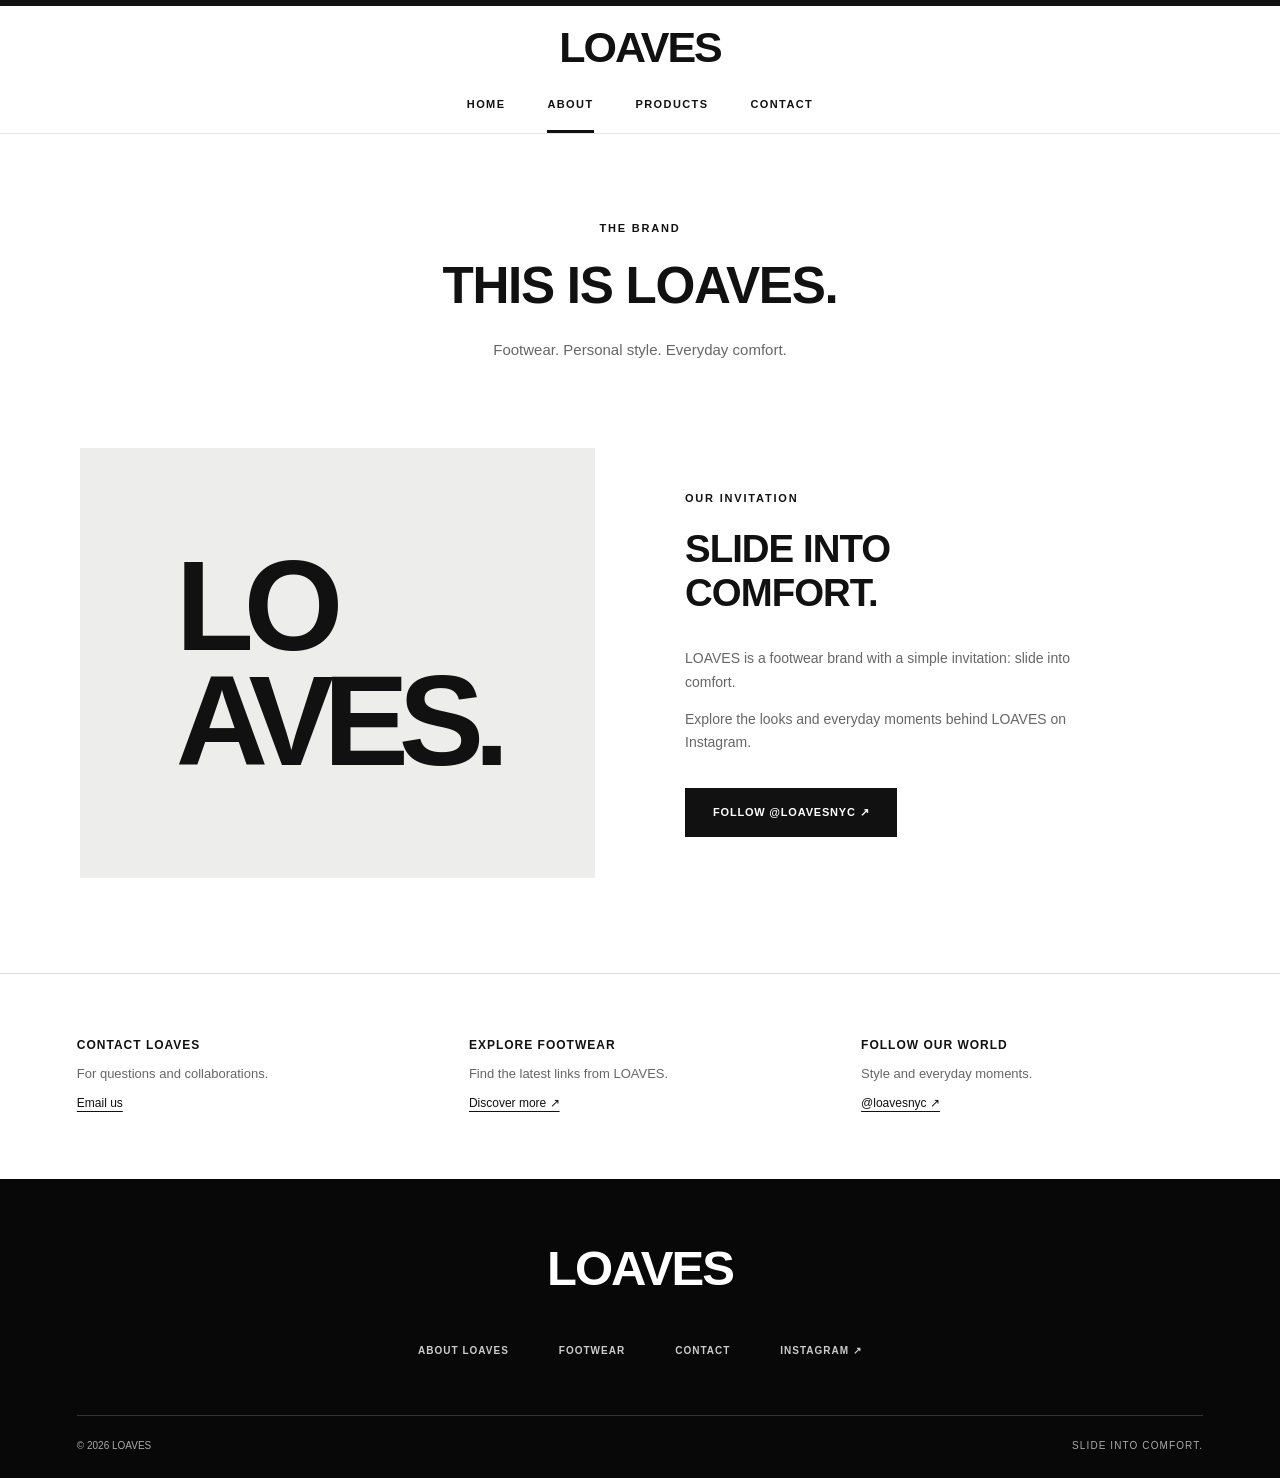
==== about.html @ b23aa398 "Add LOAVES monochrome website with four responsive pages" ====
<!doctype html><html lang="en"><head><meta charset="utf-8"><meta name="viewport" content="width=device-width, initial-scale=1"><meta name="description" content="LOAVES footwear. Slide into comfort. Discover our world and connect with @loavesnyc."><meta name="theme-color" content="#ffffff"><title>About | LOAVES</title><link rel="stylesheet" href="assets/style.css"></head><body><a class="skip" href="#main">Skip to content</a><header><div class="masthead"><a class="logo" href="index.html" aria-label="LOAVES home">LOAVES</a></div><nav aria-label="Main navigation"><a href="index.html" >Home</a><a href="about.html" aria-current="page">About</a><a href="products.html" >Products</a><a href="contact.html" >Contact</a></nav></header><main id="main"><section class="pagehead"><p class="eyebrow">THE BRAND</p><h1>THIS IS LOAVES.</h1><p>Footwear. Personal style. Everyday comfort.</p></section><section class="story"><div class="story-mark" aria-hidden="true">LO<br>AVES.</div><div><p class="eyebrow">OUR INVITATION</p><h2>SLIDE INTO<br>COMFORT.</h2><p>LOAVES is a footwear brand with a simple invitation: slide into comfort.</p><p>Explore the looks and everyday moments behind LOAVES on Instagram.</p><a class="button" href="https://www.instagram.com/loavesnyc/">FOLLOW @LOAVESNYC ↗</a></div></section></main><section class="services" aria-label="Explore LOAVES"><div><h2>CONTACT LOAVES</h2><p>For questions and collaborations.</p><a href="mailto:loavesnyc@gmail.com">Email us</a></div><div><h2>EXPLORE FOOTWEAR</h2><p>Find the latest links from LOAVES.</p><a href="https://linktr.ee/loavesnyc">Discover more ↗</a></div><div><h2>FOLLOW OUR WORLD</h2><p>Style and everyday moments.</p><a href="https://www.instagram.com/loavesnyc/">@loavesnyc ↗</a></div></section><footer><a class="footer-logo" href="index.html">LOAVES</a><div class="footer-links"><a href="about.html">ABOUT LOAVES</a><a href="products.html">FOOTWEAR</a><a href="contact.html">CONTACT</a><a href="https://www.instagram.com/loavesnyc/">INSTAGRAM ↗</a></div><div class="copyright">© 2026 LOAVES<span>SLIDE INTO COMFORT.</span></div></footer></body></html>
---- assets/style.css ----
*{box-sizing:border-box}html{scroll-behavior:smooth}body{margin:0;background:#fff;color:#111;font-family:Arial,Helvetica,sans-serif;font-size:14px;line-height:1.65}a{color:inherit}header{position:sticky;top:0;background:#fff;z-index:20;border-top:6px solid #111;border-bottom:1px solid #e5e5e5}.masthead{text-align:center;padding:20px 24px 12px}.logo,.footer-logo{font-size:43px;font-weight:900;line-height:1;letter-spacing:-2px;text-decoration:none}nav{display:flex;justify-content:center;gap:42px}nav a{padding:14px 0 17px;text-decoration:none;text-transform:uppercase;font-size:11px;letter-spacing:1.4px;font-weight:700;border-bottom:3px solid transparent}nav a:hover,nav a[aria-current]{border-color:#111}h1,h2,p{margin-top:0}h1,h2{font-weight:700;line-height:1.15;letter-spacing:-.025em}h1{font-size:clamp(31px,4vw,52px)}h2{font-size:clamp(27px,3vw,42px)}.eyebrow{font-size:11px;font-weight:700;letter-spacing:1.8px;margin-bottom:20px}.button{display:inline-flex;justify-content:center;align-items:center;min-height:49px;padding:14px 27px;background:#111;color:#fff;font-weight:700;font-size:11px;letter-spacing:.8px;text-decoration:none;border:1px solid #111;transition:background .2s,color .2s}.button:hover{background:#fff;color:#111}.text-link{display:block;width:fit-content;margin-top:22px;text-decoration:underline;text-underline-offset:6px;font-size:11px;letter-spacing:.8px;font-weight:700}.campaign{position:relative;min-height:640px;height:calc(100svh - 140px);max-height:950px;background:#deddd9;overflow:hidden;display:flex;align-items:flex-end;justify-content:center;text-align:center}.campaign-art{position:absolute;inset:0;display:flex;align-items:center;justify-content:center;background:radial-gradient(ellipse at 68% 25%,#f3f2ee 0,transparent 47%),linear-gradient(110deg,#d1d0cc,#edece8 52%,#a9aaa7)}.campaign-art span{position:absolute;top:12%;font-size:clamp(90px,22vw,360px);font-weight:900;letter-spacing:-.07em;color:#f7f6f1;line-height:1;text-shadow:0 15px 25px #0000000a;transform:rotate(-6deg)}.campaign-art i{position:absolute;width:130%;height:20%;top:47%;background:#181818;transform:rotate(-12deg);box-shadow:0 30px 35px #0002}.campaign-copy{z-index:1;padding:0 24px 61px}.campaign-copy h1{font-size:clamp(28px,3.4vw,46px);margin-bottom:26px}.campaign-copy .eyebrow{margin-bottom:10px}.campaign-copy .button{background:#fff;color:#111;border-color:#fff}.campaign-copy .button:hover{background:#111;color:white;border-color:#111}.campaign-note{position:absolute;bottom:18px;left:30px;font-size:9px;font-weight:700;letter-spacing:1.5px}.statement{text-align:center;padding:105px 24px}.statement h2{font-size:clamp(35px,5vw,64px);margin-bottom:22px}.statement p:not(.eyebrow){color:#666;margin-bottom:30px}.editorial{display:grid;grid-template-columns:1fr 1fr;min-height:540px;background:#111;color:#fff}.editorial-mark{display:flex;align-items:center;justify-content:center;font-size:clamp(150px,29vw,420px);font-weight:900;letter-spacing:-.09em;background:linear-gradient(140deg,#2b2b2b,#080808);color:#e7e5e0}.editorial-copy{display:flex;flex-direction:column;align-items:flex-start;justify-content:center;padding:65px 12%}.editorial-copy p:not(.eyebrow){color:#bbb;max-width:340px}.editorial-copy .button{background:#fff;color:#111;border-color:#fff;margin-top:20px}.editorial-copy .button:hover{background:transparent;color:white}.pagehead{text-align:center;padding:85px 24px 70px}.pagehead h1{margin-bottom:22px}.pagehead p:last-child{color:#666;font-size:15px}.story{display:grid;grid-template-columns:1fr 1fr;max-width:1200px;margin:0 auto 95px;gap:90px;padding:0 40px;align-items:center}.story-mark{background:#ededeb;font-size:clamp(65px,10vw,150px);font-weight:900;line-height:.9;letter-spacing:-.08em;padding:90px 35px;min-height:430px;display:flex;align-items:center;justify-content:center}.story p:not(.eyebrow){max-width:390px;color:#666}.story .button{margin-top:20px}.collection-panel{display:grid;grid-template-columns:1fr 1fr;align-items:center;background:#f0efec;min-height:520px;padding:70px max(6vw,24px);gap:8vw}.collection-type{font-size:clamp(50px,7.5vw,110px);font-weight:900;line-height:.95;letter-spacing:-.06em}.collection-panel p:not(.eyebrow){max-width:420px;color:#555}.collection-panel .button{margin-top:16px}.contact-grid{max-width:1000px;margin:0 auto 110px;display:grid;grid-template-columns:1fr 1fr}.contact-grid article{padding:50px;border-top:1px solid #ddd}.contact-grid article+article{border-left:1px solid #ddd}.contact-grid h2{font-size:25px}.contact-grid p{color:#666}.contact-grid .button{margin-top:20px}.services{display:grid;grid-template-columns:repeat(3,1fr);gap:50px;padding:65px max(6vw,24px);border-top:1px solid #ddd}.services h2{font-size:12px;letter-spacing:1px}.services p{font-size:13px;color:#666;margin-bottom:7px}.services a{font-size:12px;text-underline-offset:4px}footer{background:#080808;color:#fff;padding:65px max(6vw,24px) 24px}.footer-logo{display:block;text-align:center;font-size:49px;margin-bottom:50px}.footer-links{display:flex;justify-content:center;gap:50px;padding-bottom:55px}.footer-links a{color:#ccc;text-decoration:none;font-size:10px;font-weight:700;letter-spacing:1px}.copyright{padding-top:22px;border-top:1px solid #333;color:#aaa;display:flex;justify-content:space-between;font-size:10px}.copyright span{letter-spacing:1.1px}.skip{position:absolute;top:-100px;left:20px;padding:10px;background:#111;color:white;z-index:50}.skip:focus{top:10px}a:focus-visible{outline:2px solid #777;outline-offset:5px}@media(max-width:700px){header{border-top-width:4px}.masthead{padding:18px 20px 9px}.logo{font-size:34px}nav{gap:26px}nav a{font-size:10px;padding:12px 0 14px;letter-spacing:1px}.campaign{height:72svh;min-height:490px}.campaign-art span{top:23%;font-size:24vw}.campaign-art i{height:17%;top:41%;transform:rotate(-17deg)}.campaign-copy{padding-bottom:65px}.campaign-note{left:0;width:100%;font-size:8px}.statement{padding:75px 24px}.editorial,.story,.collection-panel{grid-template-columns:1fr}.editorial-mark{min-height:310px;font-size:240px}.editorial-copy{padding:55px 28px}.services{grid-template-columns:1fr;gap:30px;padding:45px 28px}.pagehead{padding:60px 24px 45px}.story{gap:38px;padding:0 24px;margin-bottom:65px}.story-mark{min-height:300px;font-size:110px;padding:55px}.collection-panel{gap:45px;padding:55px 28px}.collection-type{font-size:78px}.contact-grid{grid-template-columns:1fr;margin-bottom:50px;padding:0 24px}.contact-grid article{padding:35px 0}.contact-grid article+article{border-left:0}.footer-links{flex-wrap:wrap;gap:23px;padding-bottom:40px}.footer-logo{font-size:42px}.copyright{font-size:9px;gap:20px}.copyright span{letter-spacing:.5px}}@media(prefers-reduced-motion:reduce){html{scroll-behavior:auto}*{transition:none!important}}
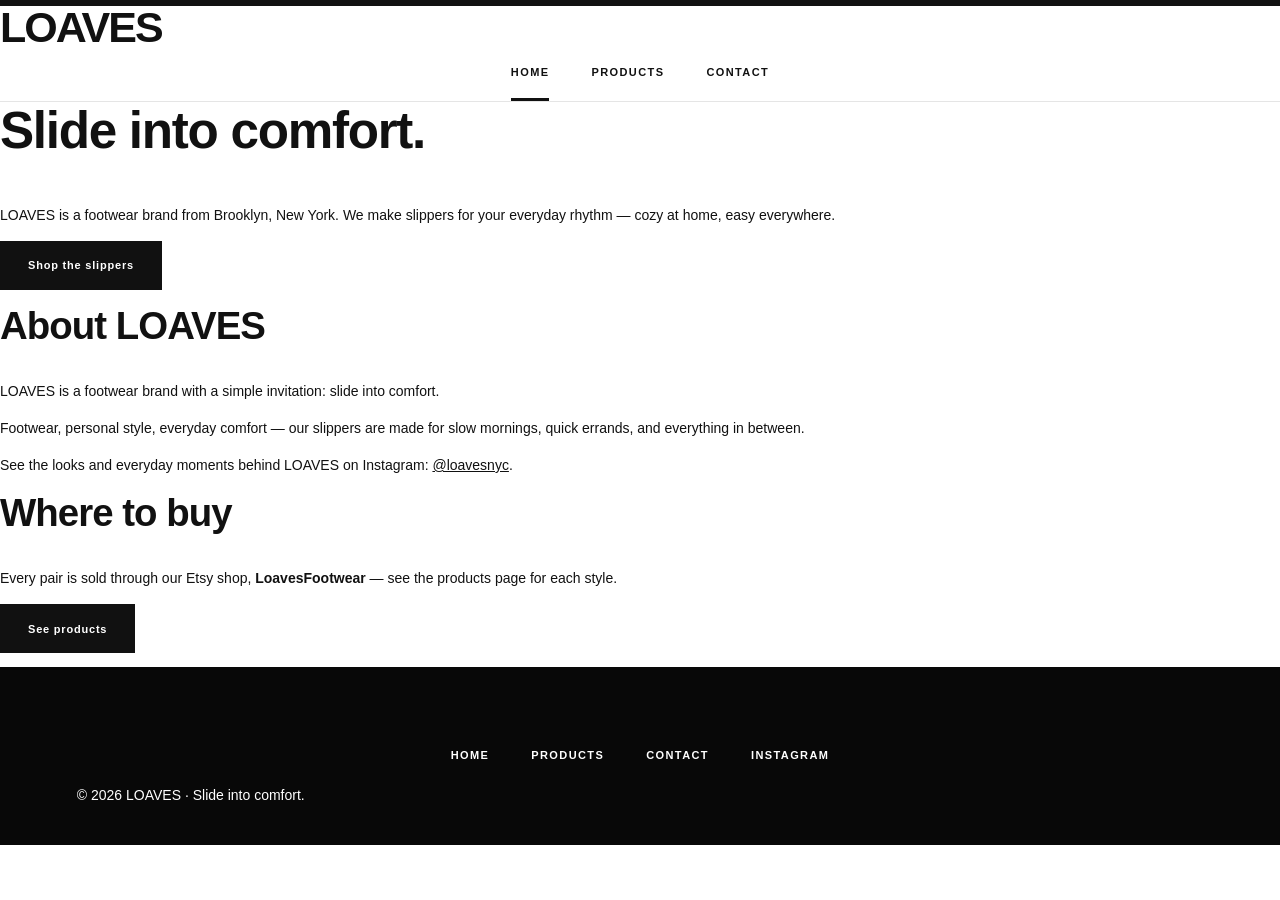
==== commit 03a50054: "Simplify site: merge About into Home, add Etsy buy links, trim Contact" ====
--- a/about.html
+++ b/about.html
@@ -1 +1,12 @@
-<!doctype html><html lang="en"><head><meta charset="utf-8"><meta name="viewport" content="width=device-width, initial-scale=1"><meta name="description" content="LOAVES footwear. Slide into comfort. Discover our world and connect with @loavesnyc."><meta name="theme-color" content="#ffffff"><title>About | LOAVES</title><link rel="stylesheet" href="assets/style.css"></head><body><a class="skip" href="#main">Skip to content</a><header><div class="masthead"><a class="logo" href="index.html" aria-label="LOAVES home">LOAVES</a></div><nav aria-label="Main navigation"><a href="index.html" >Home</a><a href="about.html" aria-current="page">About</a><a href="products.html" >Products</a><a href="contact.html" >Contact</a></nav></header><main id="main"><section class="pagehead"><p class="eyebrow">THE BRAND</p><h1>THIS IS LOAVES.</h1><p>Footwear. Personal style. Everyday comfort.</p></section><section class="story"><div class="story-mark" aria-hidden="true">LO<br>AVES.</div><div><p class="eyebrow">OUR INVITATION</p><h2>SLIDE INTO<br>COMFORT.</h2><p>LOAVES is a footwear brand with a simple invitation: slide into comfort.</p><p>Explore the looks and everyday moments behind LOAVES on Instagram.</p><a class="button" href="https://www.instagram.com/loavesnyc/">FOLLOW @LOAVESNYC ↗</a></div></section></main><section class="services" aria-label="Explore LOAVES"><div><h2>CONTACT LOAVES</h2><p>For questions and collaborations.</p><a href="mailto:loavesnyc@gmail.com">Email us</a></div><div><h2>EXPLORE FOOTWEAR</h2><p>Find the latest links from LOAVES.</p><a href="https://linktr.ee/loavesnyc">Discover more ↗</a></div><div><h2>FOLLOW OUR WORLD</h2><p>Style and everyday moments.</p><a href="https://www.instagram.com/loavesnyc/">@loavesnyc ↗</a></div></section><footer><a class="footer-logo" href="index.html">LOAVES</a><div class="footer-links"><a href="about.html">ABOUT LOAVES</a><a href="products.html">FOOTWEAR</a><a href="contact.html">CONTACT</a><a href="https://www.instagram.com/loavesnyc/">INSTAGRAM ↗</a></div><div class="copyright">© 2026 LOAVES<span>SLIDE INTO COMFORT.</span></div></footer></body></html>+<!doctype html>
+<html lang="en">
+<head>
+<meta charset="utf-8">
+<meta http-equiv="refresh" content="0; url=index.html#about">
+<link rel="canonical" href="index.html#about">
+<title>About | LOAVES</title>
+</head>
+<body>
+<p>The About page has moved to our home page: <a href="index.html#about">About LOAVES</a>.</p>
+</body>
+</html>
